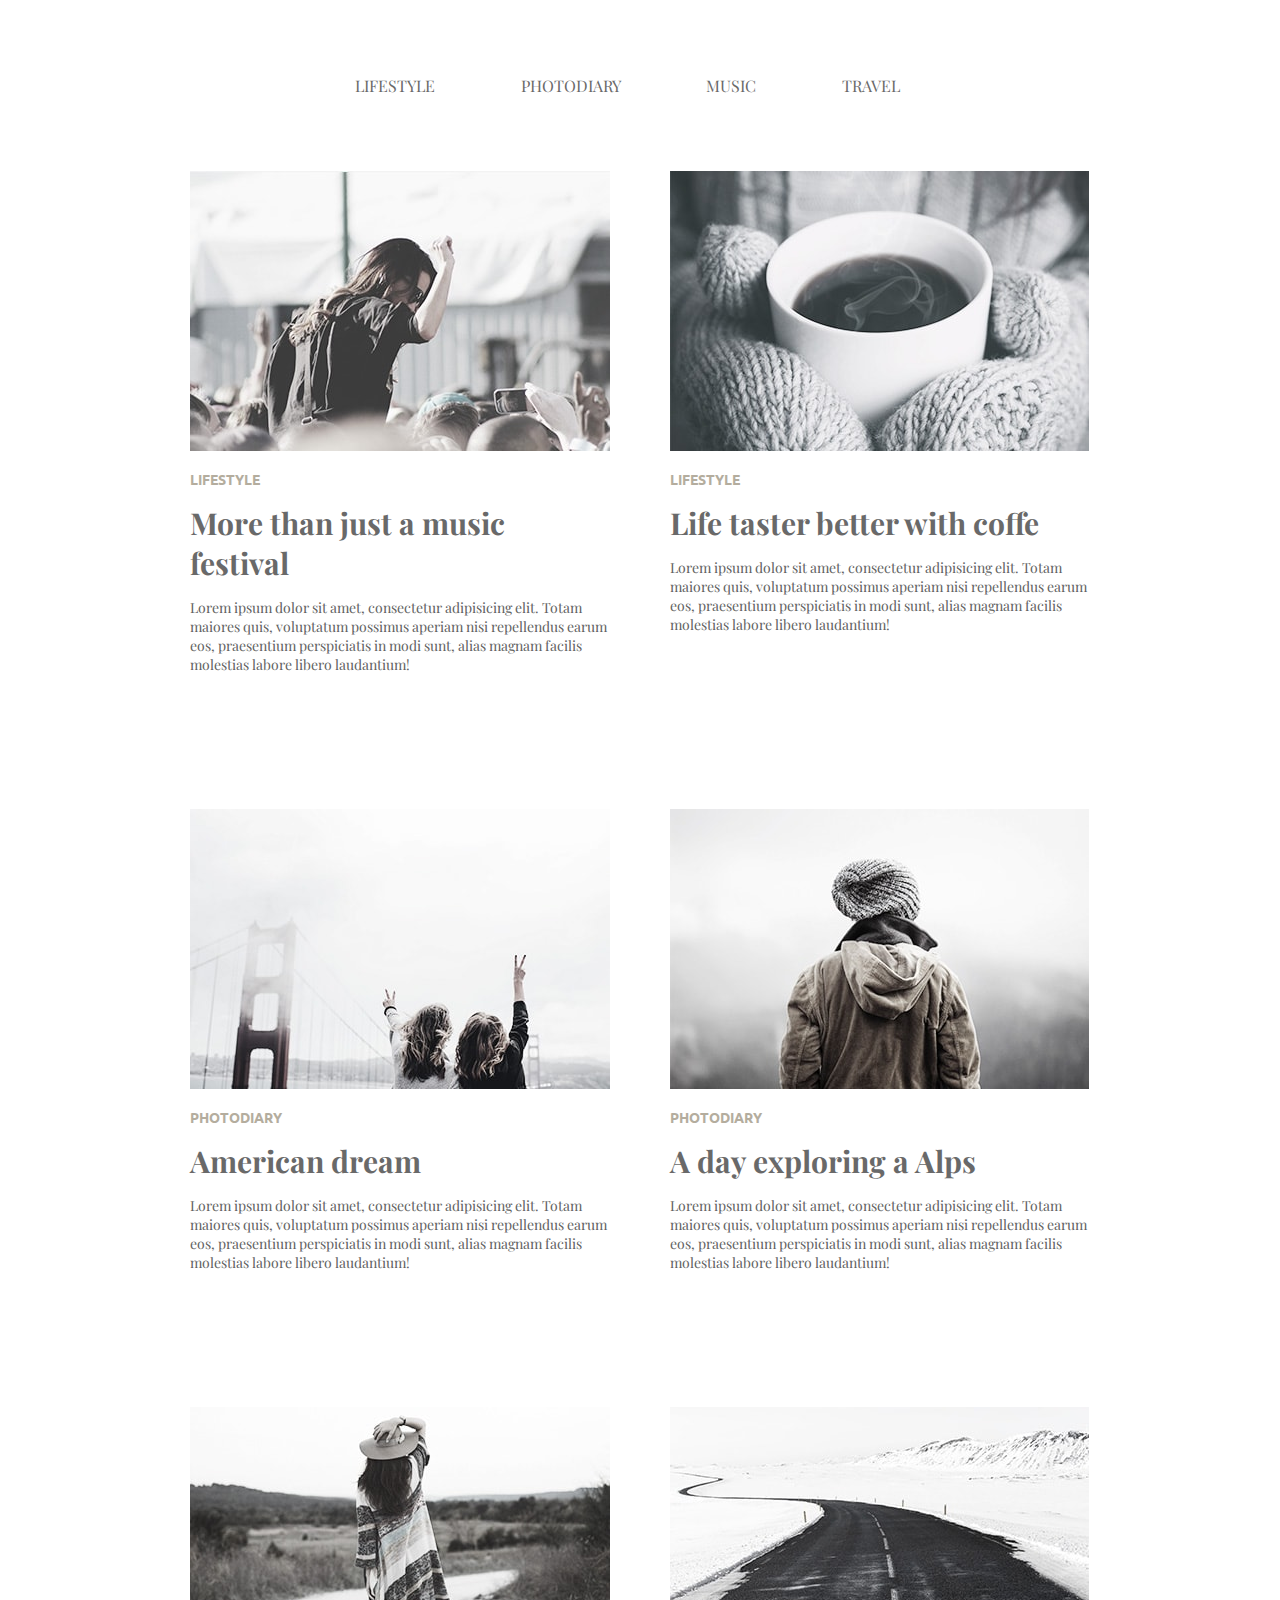
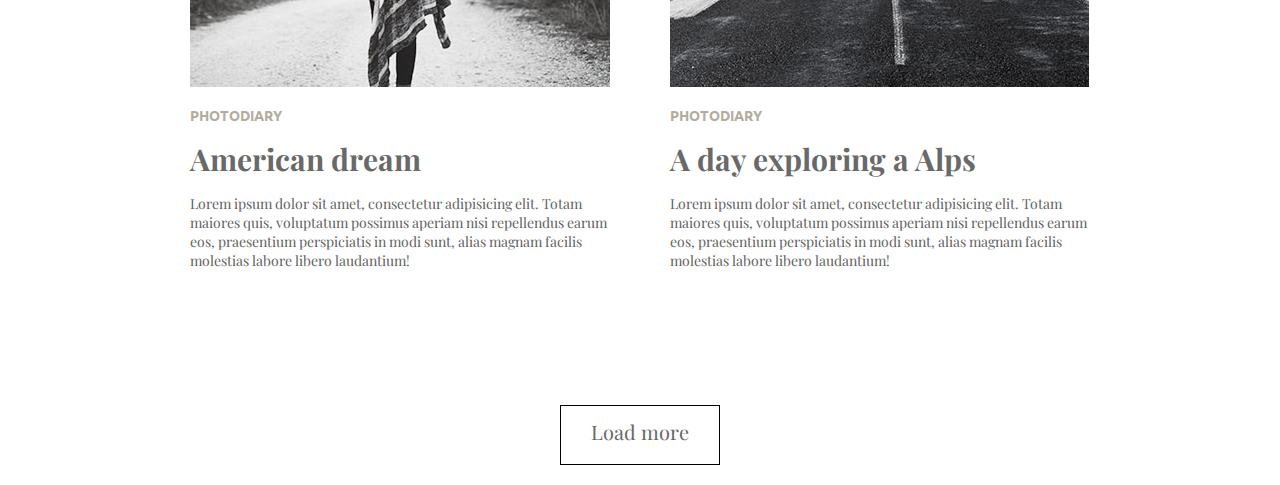
==== html_css/module-03/index.html @ eee51e8e "add module-3" ====
<!DOCTYPE html>
<html lang="en">
<head>
    <meta charset="UTF-8">
    <title>Module3</title>
    <link rel="stylesheet" href="css/main.css">
    <link href="https://fonts.googleapis.com/css?family=Ubuntu" rel="stylesheet">
    <link href="https://fonts.googleapis.com/css?family=Domine|Playfair+Display" rel="stylesheet">
</head>
<body>
    <header>
        <section>
            <div class="container">
                <nav>
                    <ul class="menu">
                        <li><a href="#">Lifestyle</a></li>
                        <li><a href="#">photodiary</a></li>
                        <li><a href="#">music</a></li>
                        <li><a href="#">travel</a></li>
                    </ul>
                </nav>
            </div>
        </section>
    </header>
    <section>
        <!--Опишем блок с картинками и текстом-->
        <div class="container1 clearfix">
                <div class="block1">
                <img src="img/image-1.jpg" alt="Первая картинка">
                <h5>lifestyle  
                </h5>
                <h3>More than just a music festival
                </h3>
                <p>Lorem ipsum dolor sit amet, consectetur adipisicing elit. Totam maiores quis, voluptatum possimus aperiam nisi repellendus earum eos, praesentium perspiciatis in modi sunt, alias magnam facilis molestias labore libero laudantium!  
                </p>
        </div>
                <div class="block1">
                <img src="img/image-2.jpg" alt="Вторая картинка">
                <h5>lifestyle  
                </h5>
                <h3>Life taster better with coffe
                </h3>
                <p>Lorem ipsum dolor sit amet, consectetur adipisicing elit. Totam maiores quis, voluptatum possimus aperiam nisi repellendus earum eos, praesentium perspiciatis in modi sunt, alias magnam facilis molestias labore libero laudantium!  
                </p>
            </div>
            </div>
        <div class="container1 clearfix">
                <div class="block1">
                <img src="img/image-3.jpg" alt="Первая картинка">
                <h5>photodiary 
                </h5>
                <h3>American dream
                </h3>
                <p>Lorem ipsum dolor sit amet, consectetur adipisicing elit. Totam maiores quis, voluptatum possimus aperiam nisi repellendus earum eos, praesentium perspiciatis in modi sunt, alias magnam facilis molestias labore libero laudantium!  
                </p>
                </div>
                 <div class="block1 ">
                <img src="img/image-4.jpg" alt="Вторая картинка">
                <h5>Photodiary 
                </h5>
                <h3>A day exploring a Alps
                </h3>
                <p>Lorem ipsum dolor sit amet, consectetur adipisicing elit. Totam maiores quis, voluptatum possimus aperiam nisi repellendus earum eos, praesentium perspiciatis in modi sunt, alias magnam facilis molestias labore libero laudantium!  
                </p>
                </div>
            </div>
            <div class="container1 clearfix">
                <div class="block1">
                <img src="img/image-5.jpg" alt="Первая картинка">
                <h5>photodiary 
                </h5>
                <h3>American dream
                </h3>
                <p>Lorem ipsum dolor sit amet, consectetur adipisicing elit. Totam maiores quis, voluptatum possimus aperiam nisi repellendus earum eos, praesentium perspiciatis in modi sunt, alias magnam facilis molestias labore libero laudantium!  
                </p>
                </div>
                 <div class="block1 ">
                <img src="img/image-6.jpg" alt="Вторая картинка">
                <h5>Photodiary 
                </h5>
                <h3>A day exploring a Alps
                </h3>
                <p>Lorem ipsum dolor sit amet, consectetur adipisicing elit. Totam maiores quis, voluptatum possimus aperiam nisi repellendus earum eos, praesentium perspiciatis in modi sunt, alias magnam facilis molestias labore libero laudantium!  
                </p>
                </div>
            </div>
            <div>
                <a href="#" class="button">Load more</a>
            </div>
    </section>
</body>
</html>
---- html_css/module-03/css/main.css ----
* {
	padding: 0;
	margin: 0;
}
body {
	color: black;
}
.clearfix:after {
	display: table;
	content: '';
	clear: both;
}
.container {
	width: 570px;
	margin: 0 auto;
}
.menu {
	display: flex;
	font-family: Playfair Display;
	justify-content: space-between;
	padding: 75px 0;	
}
.menu li {
	float: left;
	list-style: none;
	margin-right: 25px;
}
.menu li a {
	float: left;
	text-decoration: none;
	text-transform: uppercase;
	color: #696969;
}
.container1 {
	width: 900px;
	margin: 0 auto;
	margin-bottom: 135px;
}
.block1 {
	display: block;
	float: left;
	width: 420px;
}
.block1:last-child {
	float: right;
}
.block1 h5 {
	text-transform: uppercase;
	margin-top: 15px;
	font-size: 14px;
	font-family: Ubuntu;
	color: #b4ad9e;
}
.block1 h3 {
	margin-top: 15px;
	color: #696969;
	font-size: 30px;
	font-family: Playfair Display;
}
.block1 p {
	margin-top: 15px;
	font-size: 14px;
	font-family: Playfair Display;
	color: #626262;
}
.button {
	color: #696969;
	border: 1px solid black;
	margin: 20px auto;
	display: block;
	width: 160px;
	height: 60px;
	text-decoration: none;
	text-align: center;
	font-size: 20px;
	font-family: Playfair Display;
	padding: 12px 0;
	box-sizing: border-box;
}
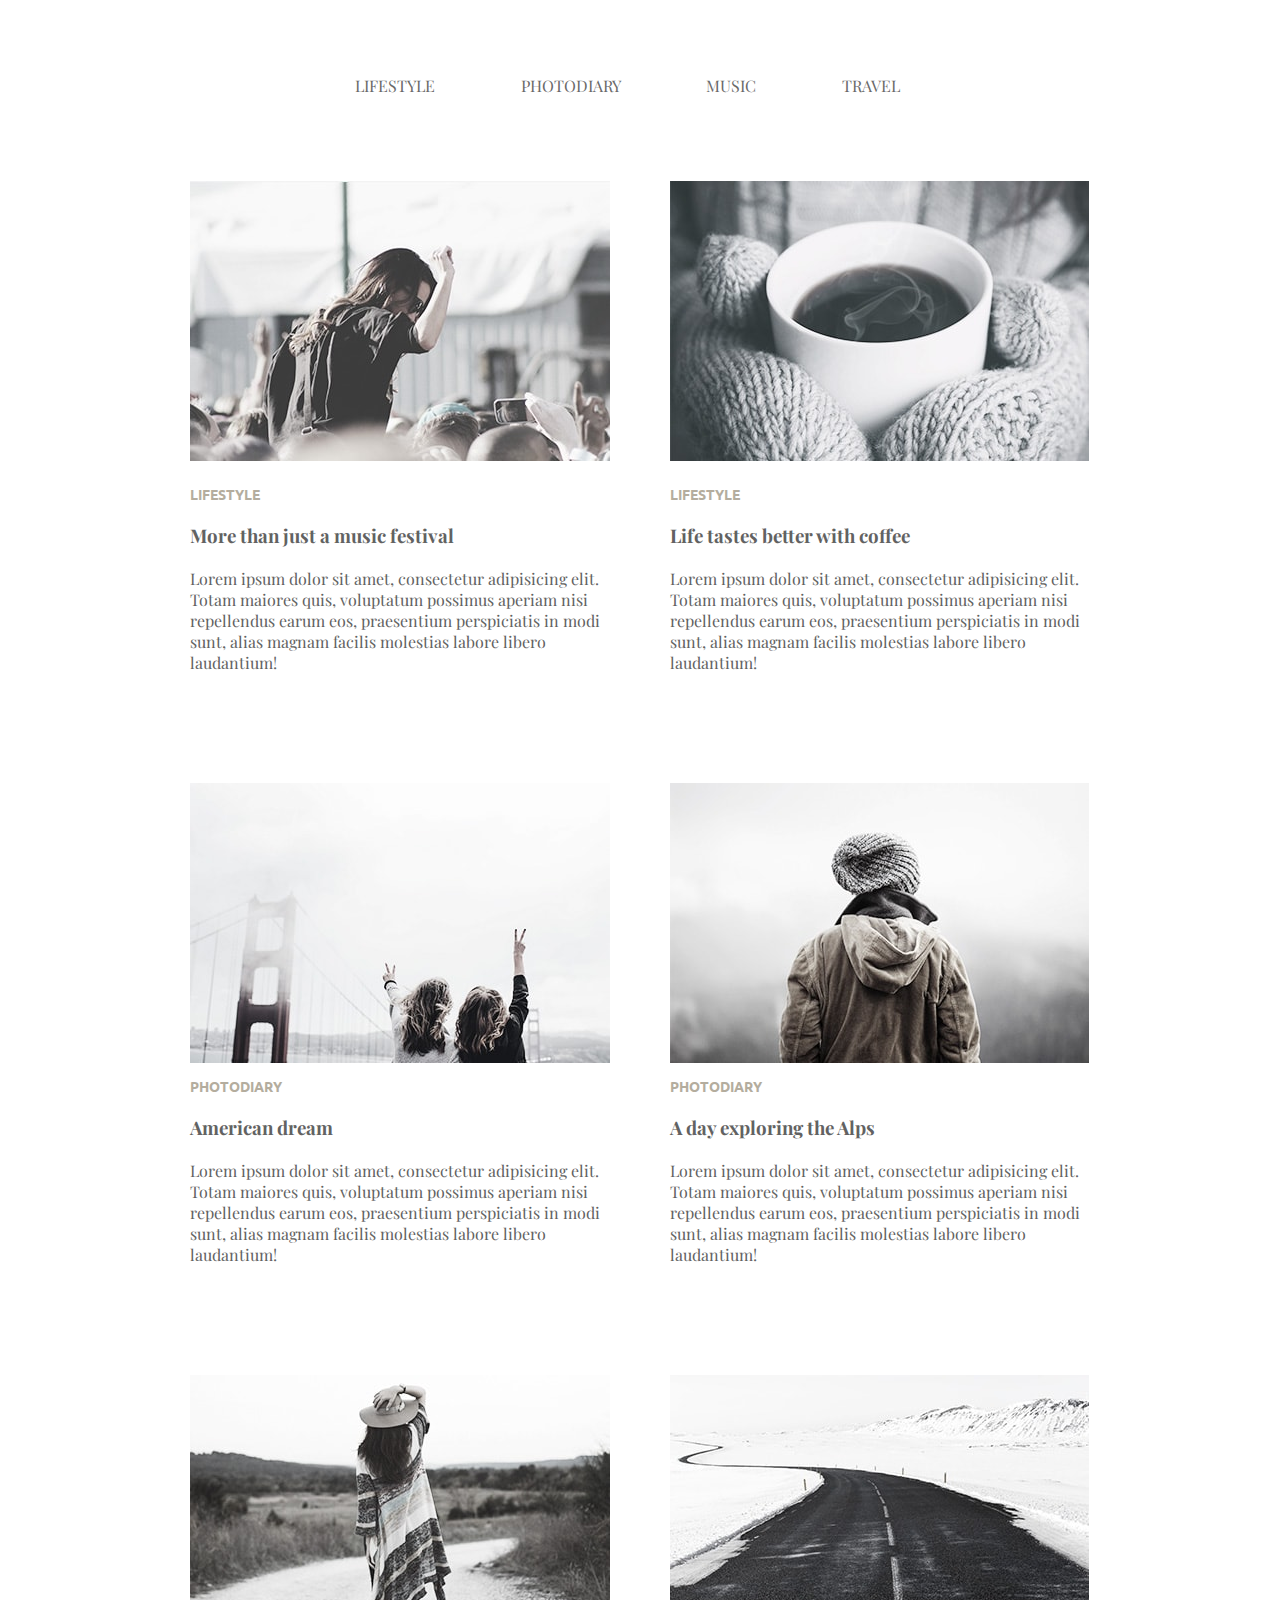
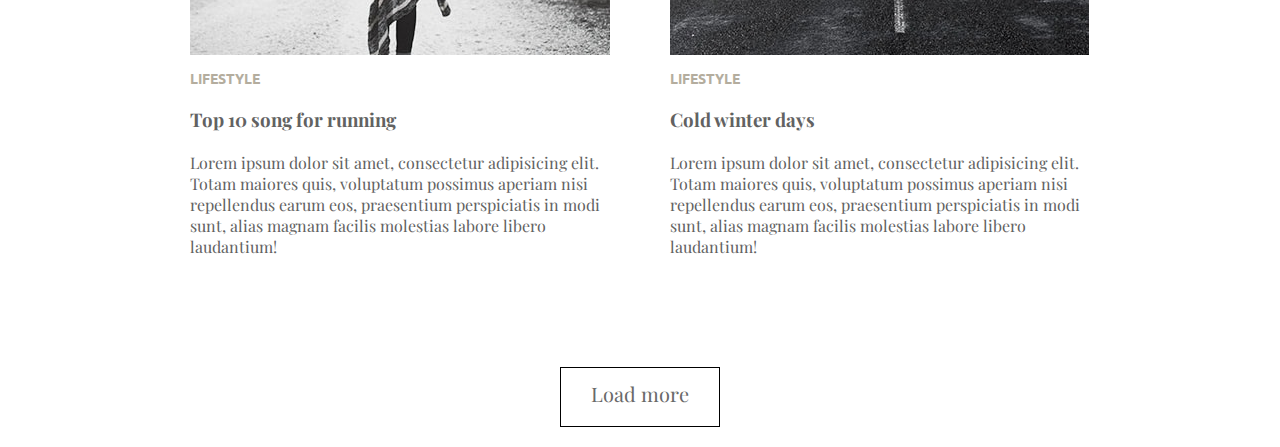
==== commit e2d63e5c: "first changes in module 3" ====
--- a/html_css/module-03/index.html
+++ b/html_css/module-03/index.html
@@ -2,15 +2,14 @@
 <html lang="en">
 <head>
     <meta charset="UTF-8">
-    <title>Module3</title>
+    <title>Document</title>
     <link rel="stylesheet" href="css/main.css">
     <link href="https://fonts.googleapis.com/css?family=Ubuntu" rel="stylesheet">
     <link href="https://fonts.googleapis.com/css?family=Domine|Playfair+Display" rel="stylesheet">
 </head>
 <body>
     <header>
-        <section>
-            <div class="container">
+        <div class="container">
                 <nav>
                     <ul class="menu">
                         <li><a href="#">Lifestyle</a></li>
@@ -20,73 +19,75 @@
                     </ul>
                 </nav>
             </div>
-        </section>
     </header>
-    <section>
-        <!--Опишем блок с картинками и текстом-->
-        <div class="container1 clearfix">
-                <div class="block1">
-                <img src="img/image-1.jpg" alt="Первая картинка">
-                <h5>lifestyle  
-                </h5>
-                <h3>More than just a music festival
-                </h3>
-                <p>Lorem ipsum dolor sit amet, consectetur adipisicing elit. Totam maiores quis, voluptatum possimus aperiam nisi repellendus earum eos, praesentium perspiciatis in modi sunt, alias magnam facilis molestias labore libero laudantium!  
-                </p>
+    <main>
+        <div class="container1">
+            <div class="block1">
+                    <img src="img/image-1.jpg" alt="Первая картинка">
+                    <h5>lifestyle  
+                    </h5>
+                    <h3>More than just a music festival
+                    </h3>
+                    <p>Lorem ipsum dolor sit amet, consectetur adipisicing elit. Totam maiores quis, voluptatum possimus aperiam nisi repellendus earum eos, praesentium perspiciatis in modi sunt, alias magnam facilis molestias labore libero laudantium!  
+                    </p>
+            </div>
+            <div class="block1">
+                    <img src="img/image-2.jpg" alt="Первая картинка">
+                    <h5>lifestyle  
+                    </h5>
+                    <h3>Life tastes better with coffee
+                    </h3>
+                    <p>Lorem ipsum dolor sit amet, consectetur adipisicing elit. Totam maiores quis, voluptatum possimus aperiam nisi repellendus earum eos, praesentium perspiciatis in modi sunt, alias magnam facilis molestias labore libero laudantium!  
+                    </p>
+            </div>
         </div>
-                <div class="block1">
-                <img src="img/image-2.jpg" alt="Вторая картинка">
-                <h5>lifestyle  
-                </h5>
-                <h3>Life taster better with coffe
-                </h3>
-                <p>Lorem ipsum dolor sit amet, consectetur adipisicing elit. Totam maiores quis, voluptatum possimus aperiam nisi repellendus earum eos, praesentium perspiciatis in modi sunt, alias magnam facilis molestias labore libero laudantium!  
-                </p>
+        <div class="container2">
+             <div class="block2">
+                    <img src="img/image-3.jpg" alt="Первая картинка">
+                    <h5>photodiary  
+                    </h5>
+                    <h3>American dream
+                    </h3>
+                    <p>Lorem ipsum dolor sit amet, consectetur adipisicing elit. Totam maiores quis, voluptatum possimus aperiam nisi repellendus earum eos, praesentium perspiciatis in modi sunt, alias magnam facilis molestias labore libero laudantium!  
+                    </p>
             </div>
+             <div class="block2">
+                    <img src="img/image-4.jpg" alt="Первая картинка">
+                    <h5>photodiary  
+                    </h5>
+                    <h3>A day exploring the Alps
+                    </h3>
+                    <p>Lorem ipsum dolor sit amet, consectetur adipisicing elit. Totam maiores quis, voluptatum possimus aperiam nisi repellendus earum eos, praesentium perspiciatis in modi sunt, alias magnam facilis molestias labore libero laudantium!  
+                    </p>
             </div>
-        <div class="container1 clearfix">
-                <div class="block1">
-                <img src="img/image-3.jpg" alt="Первая картинка">
-                <h5>photodiary 
-                </h5>
-                <h3>American dream
-                </h3>
-                <p>Lorem ipsum dolor sit amet, consectetur adipisicing elit. Totam maiores quis, voluptatum possimus aperiam nisi repellendus earum eos, praesentium perspiciatis in modi sunt, alias magnam facilis molestias labore libero laudantium!  
-                </p>
-                </div>
-                 <div class="block1 ">
-                <img src="img/image-4.jpg" alt="Вторая картинка">
-                <h5>Photodiary 
-                </h5>
-                <h3>A day exploring a Alps
-                </h3>
-                <p>Lorem ipsum dolor sit amet, consectetur adipisicing elit. Totam maiores quis, voluptatum possimus aperiam nisi repellendus earum eos, praesentium perspiciatis in modi sunt, alias magnam facilis molestias labore libero laudantium!  
-                </p>
-                </div>
+        </div>
+        <div class="container3">
+            <div class="block3">
+                    <img src="img/image-5.jpg" alt="Первая картинка">
+                    <h5>lifestyle  
+                    </h5>
+                    <h3>Top 10 song for running
+                    </h3>
+                    <p>Lorem ipsum dolor sit amet, consectetur adipisicing elit. Totam maiores quis, voluptatum possimus aperiam nisi repellendus earum eos, praesentium perspiciatis in modi sunt, alias magnam facilis molestias labore libero laudantium!  
+                    </p>
             </div>
-            <div class="container1 clearfix">
-                <div class="block1">
-                <img src="img/image-5.jpg" alt="Первая картинка">
-                <h5>photodiary 
-                </h5>
-                <h3>American dream
-                </h3>
-                <p>Lorem ipsum dolor sit amet, consectetur adipisicing elit. Totam maiores quis, voluptatum possimus aperiam nisi repellendus earum eos, praesentium perspiciatis in modi sunt, alias magnam facilis molestias labore libero laudantium!  
-                </p>
-                </div>
-                 <div class="block1 ">
-                <img src="img/image-6.jpg" alt="Вторая картинка">
-                <h5>Photodiary 
-                </h5>
-                <h3>A day exploring a Alps
-                </h3>
-                <p>Lorem ipsum dolor sit amet, consectetur adipisicing elit. Totam maiores quis, voluptatum possimus aperiam nisi repellendus earum eos, praesentium perspiciatis in modi sunt, alias magnam facilis molestias labore libero laudantium!  
-                </p>
-                </div>
+             <div class="block3">
+                    <img src="img/image-6.jpg" alt="Первая картинка">
+                    <h5>lifestyle  
+                    </h5>
+                    <h3>Cold winter days
+                    </h3>
+                    <p>Lorem ipsum dolor sit amet, consectetur adipisicing elit. Totam maiores quis, voluptatum possimus aperiam nisi repellendus earum eos, praesentium perspiciatis in modi sunt, alias magnam facilis molestias labore libero laudantium!  
+                    </p>
             </div>
+        </div> 
             <div>
                 <a href="#" class="button">Load more</a>
             </div>
-    </section>
+    </main>
+    
+
+    
+    
 </body>
 </html>--- a/html_css/module-03/css/main.css
+++ b/html_css/module-03/css/main.css
@@ -4,63 +4,75 @@
 }
 body {
 	color: black;
+	margin: 0 auto;
+	box-sizing: border-box;
+	font-family: Playfair Display;
 }
-.clearfix:after {
-	display: table;
-	content: '';
-	clear: both;
-}
-.container {
+.menu {
+	display: flex;
+	
+	justify-content: space-between;
+	padding: 75px 0;	
 	width: 570px;
 	margin: 0 auto;
 }
-.menu {
-	display: flex;
-	font-family: Playfair Display;
-	justify-content: space-between;
-	padding: 75px 0;	
-}
 .menu li {
-	float: left;
 	list-style: none;
 	margin-right: 25px;
 }
 .menu li a {
-	float: left;
 	text-decoration: none;
 	text-transform: uppercase;
 	color: #696969;
 }
+
 .container1 {
+	display: flex;
 	width: 900px;
 	margin: 0 auto;
-	margin-bottom: 135px;
+	justify-content: space-between;
+	margin-bottom: 100px;
+
+}
+.container2 {
+	display: flex;
+	width: 900px;
+	margin: 0 auto;
+	justify-content: space-between;
+	margin-bottom: 100px;
+}
+.container3 {
+	display: flex;
+	width: 900px;
+	margin: 0 auto;
+	justify-content: space-between;
+	margin-bottom: 100px;
 }
 .block1 {
-	display: block;
-	float: left;
 	width: 420px;
 }
-.block1:last-child {
-	float: right;
+.block2 {
+	width: 420px;
 }
-.block1 h5 {
-	text-transform: uppercase;
-	margin-top: 15px;
+.block3 {
+	width: 420px;
+	
+}
+.block1 img, h5, h3, p {
+	padding: 10px 0;
+}
+main h5 {
 	font-size: 14px;
 	font-family: Ubuntu;
 	color: #b4ad9e;
+	text-transform: uppercase;
 }
-.block1 h3 {
-	margin-top: 15px;
-	color: #696969;
-	font-size: 30px;
-	font-family: Playfair Display;
+main h3 {
+	font-style: 30px;
+	color: #626262;	
 }
-.block1 p {
-	margin-top: 15px;
-	font-size: 14px;
-	font-family: Playfair Display;
+main p {
+	font-style: 14px;
 	color: #626262;
 }
 .button {
@@ -73,8 +85,9 @@
 	text-decoration: none;
 	text-align: center;
 	font-size: 20px;
-	font-family: Playfair Display;
 	padding: 12px 0;
 	box-sizing: border-box;
 }
+
+
 	
